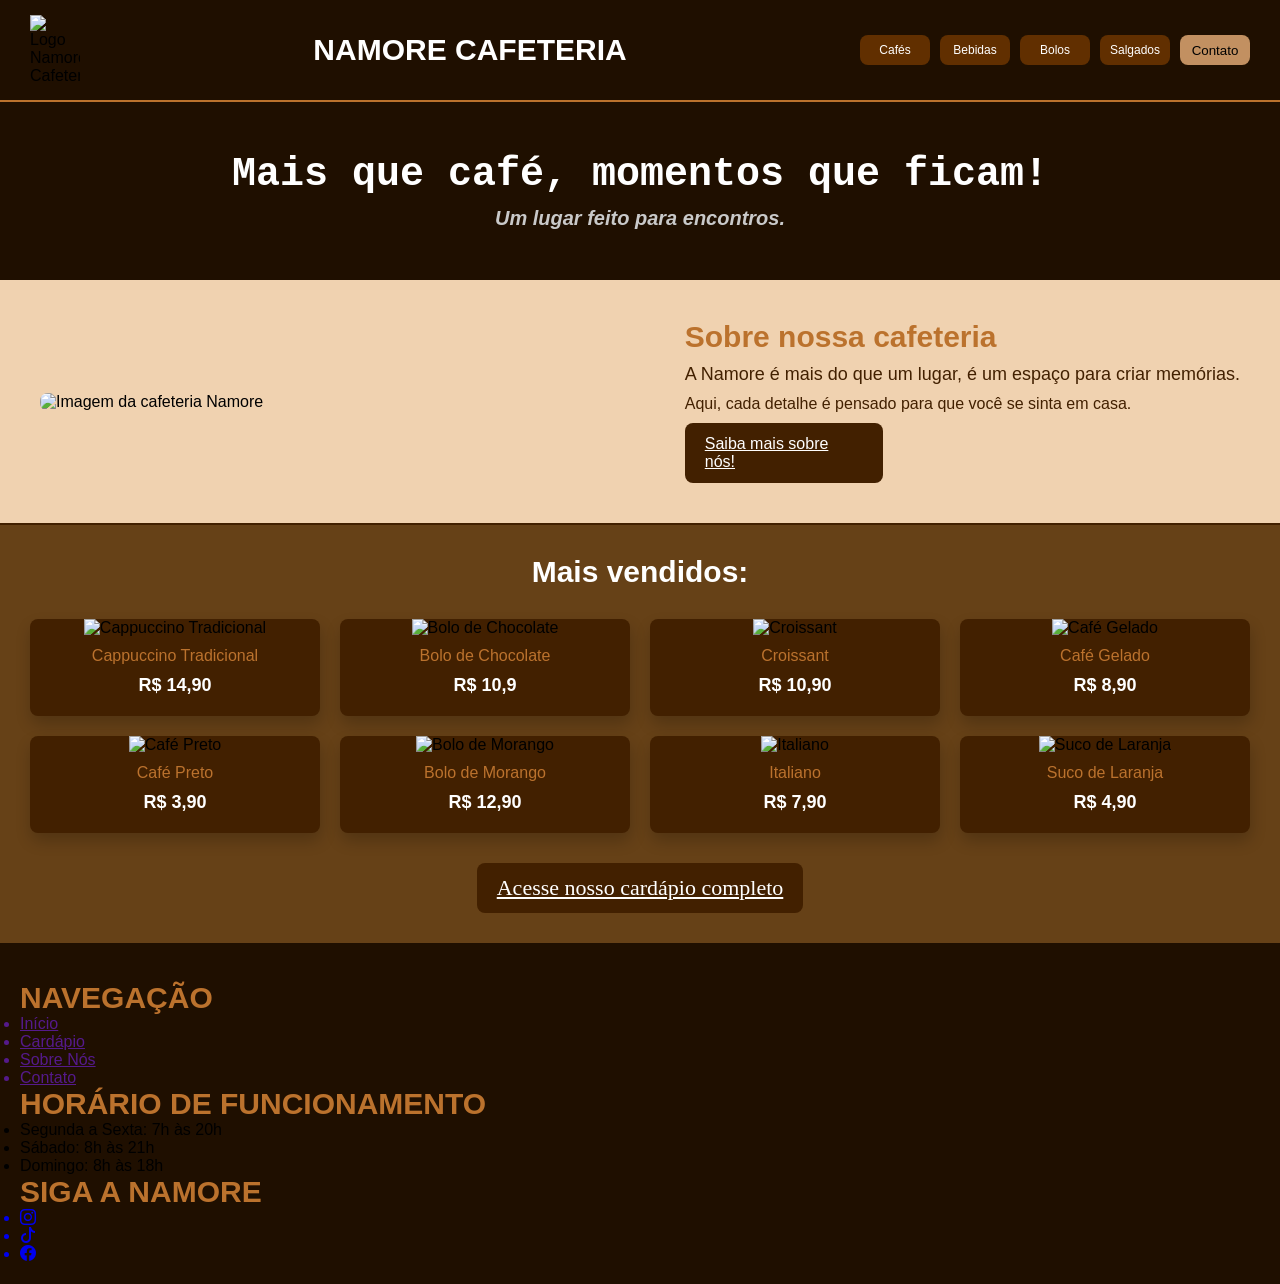
==== index.html @ 76bd8955 "subindo arquivos - atualizacao" ====
<!DOCTYPE html>
<html lang="pt-br">
<head>
    <meta charset="UTF-8">
    <meta name="viewport" content="width=device-width, initial-scale=1.0">
    <title>Namore Cafeteria</title>
    <link rel="stylesheet" href="style.css">
    <link rel="stylesheet" href="sobre/style-sobre.css">
    <link rel="stylesheet" href="https://cdn.jsdelivr.net/npm/bootstrap-icons@1.11.3/font/bootstrap-icons.min.css">

</head>
<body>

    <header>
        <div class="logo-nome">
            <img id="logo-cafeteria" src="img/logo-namore.png" alt="Logo Namore Cafeteria">
        </div>

        <h1 id="nome-cafeteria">NAMORE CAFETERIA</h1>

        <div class="botoes">
            <a href="#catalogo-produtos"><button class="botao-produto">Cafés</button></a>
            <a href="#catalogo-produtos"><button class="botao-produto">Bebidas</button></a>
            <a href="#catalogo-produtos"><button class="botao-produto">Bolos</button></a>
            <a href="#catalogo-produtos"><button class="botao-produto">Salgados</button></a>
            <a href="contato.html"><button class="botao-contato">Contato</button></a>
        </div>
    </header>

    <section class="frases">
        <h2 id="frase-principal">Mais que café, momentos que ficam!</h2>
        <h3 id="frase-secundaria">Um lugar feito para encontros.</h3>
    </section>

    <main>
        <section class="sobre">
            <img id="imagem-namore" src="img/sobre-namore.png" alt="Imagem da cafeteria Namore">
            <div class="descricao">
                <h3>Sobre nossa cafeteria</h3>
                <p id="p-descricao-cafe">A Namore é mais do que um lugar, é um espaço para criar memórias.</p>
                <p id="p-descricao-detalhe">Aqui, cada detalhe é pensado para que você se sinta em casa.</p>
                <a href="sobre-nos.html" class="link-botao">Saiba mais sobre nós!</a>
            </div>
        </section>

        <section class="ctlg">
            <h3 id="catalogo-produtos">Mais vendidos:</h3>
            <section class="card-produtos">

                <div class="cards">
                    <img class="imagem-catalogo" src="img/cappuccino.jpeg" alt="Cappuccino Tradicional">
                    <p class="descricao-produto">Cappuccino Tradicional</p>
                    <p class="preco-produto">R$ 14,90</p>
                </div>

                <div class="cards">
                    <img class="imagem-catalogo" src="img/bolo.png" alt="Bolo de Chocolate">
                    <p class="descricao-produto">Bolo de Chocolate</p>
                    <p class="preco-produto">R$ 10,9</p>
                </div>

                <div class="cards">
                    <img class="imagem-catalogo" src="img/salgado.png" alt="Croissant">
                    <p class="descricao-produto">Croissant</p>
                    <p class="preco-produto">R$ 10,90</p>
                </div>

                <div class="cards">
                    <img class="imagem-catalogo" src="img/bebida.png" alt="Café Gelado">
                    <p class="descricao-produto">Café Gelado</p>
                    <p class="preco-produto">R$ 8,90</p>
                </div>

                <div class="cards">
                    <img class="imagem-catalogo" src="img/cafepreto.png" alt="Café Preto">
                    <p class="descricao-produto">Café Preto</p>
                    <p class="preco-produto">R$ 3,90</p>
                </div>

                <div class="cards">
                    <img class="imagem-catalogo" src="img/bolo2.png" alt="Bolo de Morango">
                    <p class="descricao-produto">Bolo de Morango</p>
                    <p class="preco-produto">R$ 12,90</p>
                </div>

                <div class="cards">
                    <img class="imagem-catalogo" src="img/italiano.png" alt="Italiano">
                    <p class="descricao-produto">Italiano</p>
                    <p class="preco-produto">R$ 7,90</p>
                </div>

                <div class="cards">
                    <img class="imagem-catalogo" src="img/sucolaranja.png" alt="Suco de Laranja">
                    <p class="descricao-produto">Suco de Laranja</p>
                    <p class="preco-produto">R$ 4,90</p>
                </div>
            </section>
            <a href="/cardapio/cardapio.html" id="botao-produtos">Acesse nosso cardápio completo</a>
        </section>
    </main>

    <footer class="rodape">
        <div id="logo-rodape">
            <img src="img/logo-namore.png" alt="">
        </div>

        <div id="nav-rodape">
            <h3>NAVEGAÇÃO</h3>
            <ul>
                <a href=""><li>Início</li></a>
                <a href=""><li>Cardápio</li></a>
                <a href=""><li>Sobre Nós</li></a>
                <a href=""><li>Contato</li></a>
            </ul>
        </div>

        <div id="infos-rodape">
        <div id="nav-infos">
            <h3>HORÁRIO DE FUNCIONAMENTO</h3>
            <ul>
                <li>Segunda a Sexta: 7h às 20h</li>
                <li>Sábado: 8h às 21h</li>
                <li>Domingo: 8h às 18h</li>
            </ul>
        </div>
        </div>
        
        <div id="redes-sociais">
            <h3>SIGA A NAMORE</h3>
            <div id="icon-redes">
                <ul>
                    <a href="https://www.instagram.com" target="_blank"><li><i class="bi bi-instagram"></i></li></a>
                    <a href="https://www.tiktok.com/" target="_blank"><li><i class="bi bi-tiktok"></i></li></a>
                    <a href="https://www.facebook.com" target="_blank"><li><i class="bi bi-facebook"></i></li></a>
                </ul>
            </div>           
        </div>
    </footer>
</div>


</body>
</html>
---- style.css ----
* {
    margin: 0;
    padding: 0;
    box-sizing: border-box;
}

/* Tags */
body {
    background-color: #1f0f00;
    font-family: 'Trebuchet MS', Arial, sans-serif;
    scroll-behavior: smooth;
}

header {
    background-image: url('img/graos.png');
    background-size: cover;
    background-position: center;
    border-bottom: 2px solid #bb722d;
    display: flex;
    justify-content: space-between;
    align-items: center;
    padding: 15px 30px;
}

main {
    background-color: #664117;
}

footer {
    background-color: #1f0f00;
    padding: 20px;
}

h3 {
    font-size: 30px;
    color: #bb722d;
}

/* Classes */
.logo-nome {
    display: flex;
    align-items: center;
}

.botoes {
    display: flex;
    gap: 10px;
}

.frases {
    display: flex;
    flex-direction: column;
    align-items: center;
    margin: 50px 20px;
    text-align: center;
}

.sobre {
    background-color: rgb(240, 210, 176);
    border-bottom: 2px solid #422000;
    display: flex;
    align-items: center;
    justify-content: space-between;
    padding: 40px;
    gap: 40px;
}

.descricao {
    display: flex;
    flex-direction: column;
    gap: 10px;
}

.ctlg {
    text-align: center;
    padding: 30px;
}

.card-produtos {
    display: grid;
    grid-template-columns: repeat(4, 1fr);
    gap: 20px;
    margin-top: 30px;
}

.cards {
    background-color: #422000;
    border-radius: 8px;
    overflow: hidden;
    box-shadow: 1px 8px 16px rgba(0, 0, 0, 0.2);
    transition: transform 0.3s ease;
}

.cards:hover {
    transform: translateY(-5px);
}

.imagem-catalogo {
    width: 100%;

    height: 180px;

    object-fit: cover;
}

.descricao-produto {
    font-size: 16px;
    color: #bb722d;
    margin-top: 10px;
}

.preco-produto {
    font-size: 18px;
    color: white;
    font-weight: bold;
    margin: 10px 0 20px;
}

.informacoes {
    background-color: #301700;
    display: flex;
    justify-content: space-between;
    gap: 40px;
    padding: 50px;
    border-radius: 8px;
}

.informacoes-navegacao {
    display: flex;
    flex-direction: column;
    gap: 15px;
}

.informacoes-social {
    display: flex;
    flex-direction: column;
    gap: 15px;
}

.informacoes-contato {
    display: flex;
    flex-direction: column;
    gap: 10px;
    color: white;
}

.inf {
    margin-bottom: 15px;
}

.botao-navegacao {
    color: #dbdbdb;
    transition: color 0.3s ease;
}

.botao-navegacao:hover {
    color: white;
}

.botao-social {
    color: #dbdbdb;
    transition: color 0.3s ease;
}

.botao-social:hover {
    color: white;
}

.link-botao {
    display: inline-block;
    background-color: #422000;
    color: white;
    width: 198px;
    border: none;
    border-radius: 8px;
    padding: 12px 20px;
    cursor: pointer;
    transition: background-color 0.3s ease;
}

.link-botao:hover {
    background-color: #874000;
}

.botao-produto {
    font-size: 12px;
    width: 70px;
    height: 30px;
    color: white;
    background-color: #612f00;
    border: none;
    border-radius: 8px;
    cursor: pointer;
    transition: background-color 0.3s ease;
}

.botao-produto:hover {
    background-color: #874000;
}

/* IDs */

.botao-contato {
    width: 70px;
    height: 30px;
    border: none;
    border-radius: 8px;
    background-color: #c29061;
    color: rgb(0, 0, 0);
    cursor: pointer;
    transition: background-color 0.3s ease;
}

#botao-contato:hover {
    background-color: #6b4a2d;
    color: whitesmoke;
}

#logo-cafeteria {
    width: 50px;
    height: auto;
}

#nome-cafeteria {
    color: white;
    font-size: 30px;
}

#frase-principal {
    color: white;
    font-size: 40px;
    font-family: monospace;
}

#frase-secundaria {
    color: rgb(201, 201, 201);
    font-size: 20px;
    font-style: italic;
    margin-top: 10px;
}

#imagem-namore {
    width: 45%;
    border-radius: 8px;
}

#p-descricao-cafe {
    font-size: 18px;
    color: #422000;
}

#p-descricao-detalhe {
    font-size: 16px;
    color: #422000;
}

#catalogo-produtos {
    color: white;
    margin-bottom: 10px;
}

#botao-produtos {
    display: inline-block;
    background-color: #422000;
    color: white;
    border: none;
    border-radius: 8px;
    padding: 12px 20px;
    margin-top: 30px;
    cursor: pointer;
    transition: background-color 0.3s ease;
    font-size: 22px;
    font-family: Georgia, serif;
}

#botao-produtos:hover {
    background-color: #874000;
}

#botao-sobre {
    display: inline-block;
    background-color: #422000;
    color: white;
    border: none;
    border-radius: 8px;
    padding: 12px 20px;
    cursor: pointer;
    transition: background-color 0.3s ease;
}

#botao-sobre:hover {
    background-color: #874000;
}

/* Responsividade */

@media (max-width: 1024px) {

    .card-produtos {
        grid-template-columns: repeat(2, 1fr);
    }

    .sobre {
        flex-direction: column;

        text-align: center;
    }

    #imagem-namore {
        width: 100%;
    }

    .informacoes {
        flex-direction: column;

        text-align: center;
    }
}

@media (max-width: 768px) {

    header {
        flex-direction: column;

        gap: 20px;
    }

    .botoes {
        flex-wrap: wrap;

        justify-content: center;
    }

    .card-produtos {
        grid-template-columns: 1fr;
    }

    #nome-cafeteria {
        text-align: center;
    }

    #frase-principal {
        font-size: 30px;
    }

    #frase-secundaria {
        font-size: 18px;
    }

    h3 {
        font-size: 24px;
    }
}
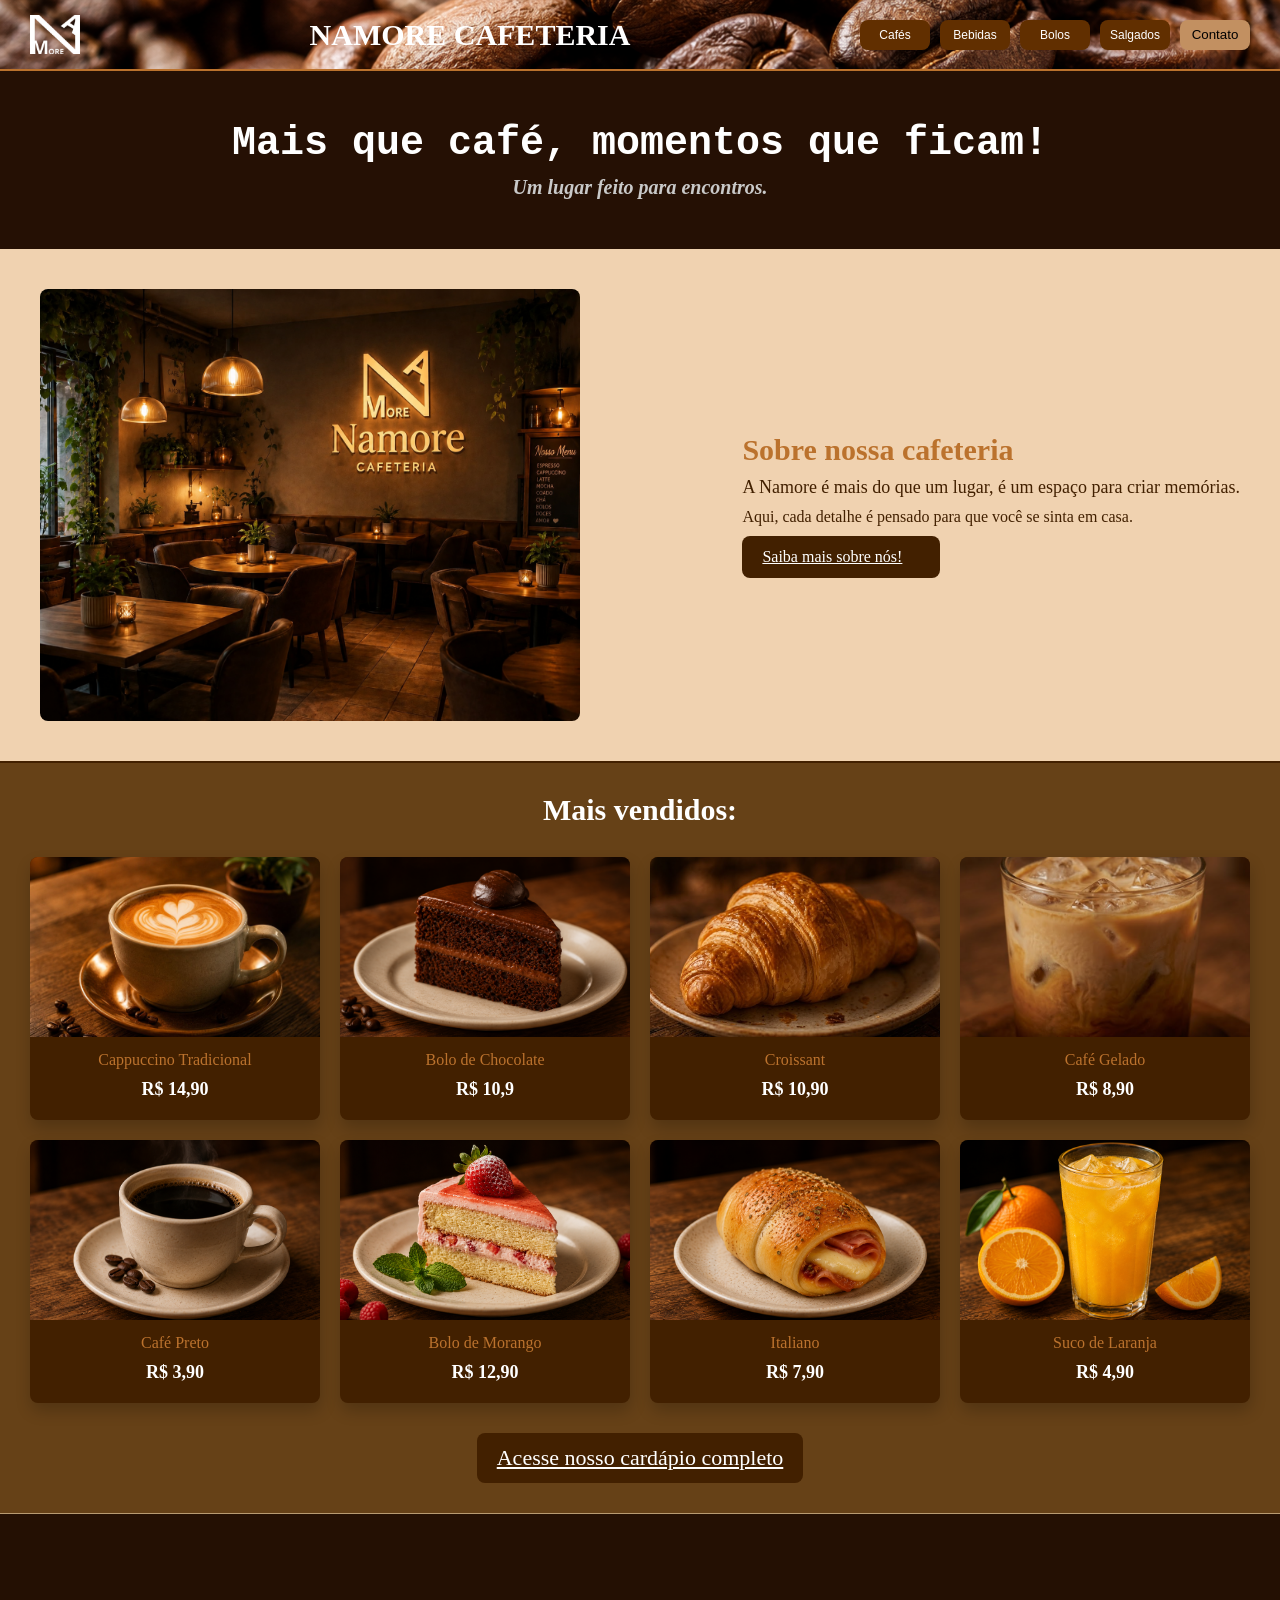
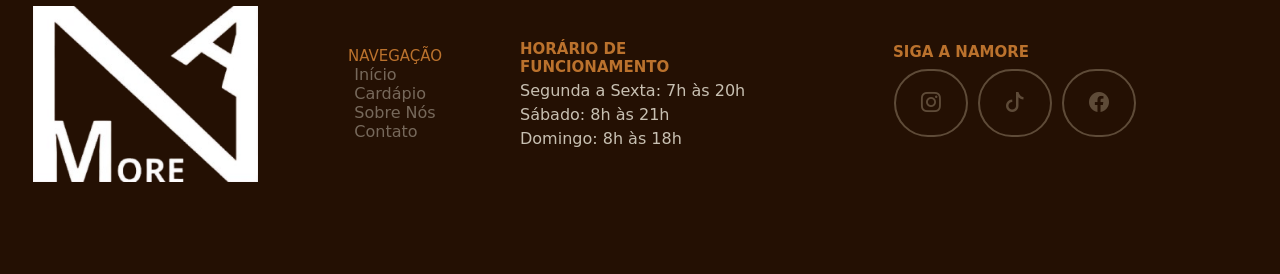
==== commit 9b8270c8: "atualizacoes + pagina contato" ====
--- a/index.html
+++ b/index.html
@@ -4,16 +4,15 @@
     <meta charset="UTF-8">
     <meta name="viewport" content="width=device-width, initial-scale=1.0">
     <title>Namore Cafeteria</title>
-    <link rel="stylesheet" href="style.css">
+    <link rel="stylesheet" href="index/style.css">
     <link rel="stylesheet" href="sobre/style-sobre.css">
     <link rel="stylesheet" href="https://cdn.jsdelivr.net/npm/bootstrap-icons@1.11.3/font/bootstrap-icons.min.css">
-
 </head>
 <body>
 
     <header>
         <div class="logo-nome">
-            <img id="logo-cafeteria" src="img/logo-namore.png" alt="Logo Namore Cafeteria">
+            <img id="logo-cafeteria" src="index/img/logo-namore.png" alt="Logo Namore Cafeteria">
         </div>
 
         <h1 id="nome-cafeteria">NAMORE CAFETERIA</h1>
@@ -34,7 +33,7 @@
 
     <main>
         <section class="sobre">
-            <img id="imagem-namore" src="img/sobre-namore.png" alt="Imagem da cafeteria Namore">
+            <img id="imagem-namore" src="index/img/sobre-namore.png" alt="Imagem da cafeteria Namore">
             <div class="descricao">
                 <h3>Sobre nossa cafeteria</h3>
                 <p id="p-descricao-cafe">A Namore é mais do que um lugar, é um espaço para criar memórias.</p>
@@ -48,69 +47,69 @@
             <section class="card-produtos">
 
                 <div class="cards">
-                    <img class="imagem-catalogo" src="img/cappuccino.jpeg" alt="Cappuccino Tradicional">
+                    <img class="imagem-catalogo" src="index/img/cappuccino.jpeg" alt="Cappuccino Tradicional">
                     <p class="descricao-produto">Cappuccino Tradicional</p>
                     <p class="preco-produto">R$ 14,90</p>
                 </div>
 
                 <div class="cards">
-                    <img class="imagem-catalogo" src="img/bolo.png" alt="Bolo de Chocolate">
+                    <img class="imagem-catalogo" src="index/img/bolo.png" alt="Bolo de Chocolate">
                     <p class="descricao-produto">Bolo de Chocolate</p>
                     <p class="preco-produto">R$ 10,9</p>
                 </div>
 
                 <div class="cards">
-                    <img class="imagem-catalogo" src="img/salgado.png" alt="Croissant">
+                    <img class="imagem-catalogo" src="index/img/salgado.png" alt="Croissant">
                     <p class="descricao-produto">Croissant</p>
                     <p class="preco-produto">R$ 10,90</p>
                 </div>
 
                 <div class="cards">
-                    <img class="imagem-catalogo" src="img/bebida.png" alt="Café Gelado">
+                    <img class="imagem-catalogo" src="index/img/bebida.png" alt="Café Gelado">
                     <p class="descricao-produto">Café Gelado</p>
                     <p class="preco-produto">R$ 8,90</p>
                 </div>
 
                 <div class="cards">
-                    <img class="imagem-catalogo" src="img/cafepreto.png" alt="Café Preto">
+                    <img class="imagem-catalogo" src="index/img/cafepreto.png" alt="Café Preto">
                     <p class="descricao-produto">Café Preto</p>
                     <p class="preco-produto">R$ 3,90</p>
                 </div>
 
                 <div class="cards">
-                    <img class="imagem-catalogo" src="img/bolo2.png" alt="Bolo de Morango">
+                    <img class="imagem-catalogo" src="index/img/bolo2.png" alt="Bolo de Morango">
                     <p class="descricao-produto">Bolo de Morango</p>
                     <p class="preco-produto">R$ 12,90</p>
                 </div>
 
                 <div class="cards">
-                    <img class="imagem-catalogo" src="img/italiano.png" alt="Italiano">
+                    <img class="imagem-catalogo" src="index/img/italiano.png" alt="Italiano">
                     <p class="descricao-produto">Italiano</p>
                     <p class="preco-produto">R$ 7,90</p>
                 </div>
 
                 <div class="cards">
-                    <img class="imagem-catalogo" src="img/sucolaranja.png" alt="Suco de Laranja">
+                    <img class="imagem-catalogo" src="index/img/sucolaranja.png" alt="Suco de Laranja">
                     <p class="descricao-produto">Suco de Laranja</p>
                     <p class="preco-produto">R$ 4,90</p>
                 </div>
             </section>
-            <a href="/cardapio/cardapio.html" id="botao-produtos">Acesse nosso cardápio completo</a>
+            <a href="cardapio.html" id="botao-produtos">Acesse nosso cardápio completo</a>
         </section>
     </main>
 
     <footer class="rodape">
         <div id="logo-rodape">
-            <img src="img/logo-namore.png" alt="">
+            <img src="index/img/logo-namore.png" alt="">
         </div>
 
         <div id="nav-rodape">
             <h3>NAVEGAÇÃO</h3>
             <ul>
-                <a href=""><li>Início</li></a>
-                <a href=""><li>Cardápio</li></a>
-                <a href=""><li>Sobre Nós</li></a>
-                <a href=""><li>Contato</li></a>
+                <a href="index.html"><li>Início</li></a>
+                <a href="cardapio.html"><li>Cardápio</li></a>
+                <a href="sobre-nos.html"><li>Sobre Nós</li></a>
+                <a href="contato.html"><li>Contato</li></a>
             </ul>
         </div>
 
@@ -135,7 +134,7 @@
                 </ul>
             </div>           
         </div>
-    </footer>
+    </footer>   
 </div>
 
 
--- a/index/style.css
+++ b/index/style.css
@@ -0,0 +1,353 @@
+* {
+    margin: 0;
+    padding: 0;
+    box-sizing: border-box;
+}
+
+/* Tags */
+body {
+    background-color: #1f0f00;
+    font-family: 'Trebuchet MS', Arial, sans-serif;
+    scroll-behavior: smooth;
+}
+
+header {
+    background-image: url('img/graos.png');
+    background-size: cover;
+    background-position: center;
+    border-bottom: 2px solid #bb722d;
+    display: flex;
+    justify-content: space-between;
+    align-items: center;
+    padding: 15px 30px;
+}
+
+main {
+    background-color: #664117;
+}
+
+footer {
+    background-color: #1f0f00;
+    padding: 20px;
+}
+
+h3 {
+    font-size: 30px;
+    color: #bb722d;
+}
+
+/* Classes */
+.logo-nome {
+    display: flex;
+    align-items: center;
+}
+
+.botoes {
+    display: flex;
+    gap: 10px;
+}
+
+.frases {
+    display: flex;
+    flex-direction: column;
+    align-items: center;
+    margin: 50px 20px;
+    text-align: center;
+}
+
+.sobre {
+    background-color: rgb(240, 210, 176);
+    border-bottom: 2px solid #422000;
+    display: flex;
+    align-items: center;
+    justify-content: space-between;
+    padding: 40px;
+    gap: 40px;
+}
+
+.descricao {
+    display: flex;
+    flex-direction: column;
+    gap: 10px;
+}
+
+.ctlg {
+    text-align: center;
+    padding: 30px;
+}
+
+.card-produtos {
+    display: grid;
+    grid-template-columns: repeat(4, 1fr);
+    gap: 20px;
+    margin-top: 30px;
+}
+
+.cards {
+    background-color: #422000;
+    border-radius: 8px;
+    overflow: hidden;
+    box-shadow: 1px 8px 16px rgba(0, 0, 0, 0.2);
+    transition: transform 0.3s ease;
+}
+
+.cards:hover {
+    transform: translateY(-5px);
+}
+
+.imagem-catalogo {
+    width: 100%;
+
+    height: 180px;
+
+    object-fit: cover;
+}
+
+.descricao-produto {
+    font-size: 16px;
+    color: #bb722d;
+    margin-top: 10px;
+}
+
+.preco-produto {
+    font-size: 18px;
+    color: white;
+    font-weight: bold;
+    margin: 10px 0 20px;
+}
+
+.informacoes {
+    background-color: #301700;
+    display: flex;
+    justify-content: space-between;
+    gap: 40px;
+    padding: 50px;
+    border-radius: 8px;
+}
+
+.informacoes-navegacao {
+    display: flex;
+    flex-direction: column;
+    gap: 15px;
+}
+
+.informacoes-social {
+    display: flex;
+    flex-direction: column;
+    gap: 15px;
+}
+
+.informacoes-contato {
+    display: flex;
+    flex-direction: column;
+    gap: 10px;
+    color: white;
+}
+
+.inf {
+    margin-bottom: 15px;
+}
+
+.botao-navegacao {
+    color: #dbdbdb;
+    transition: color 0.3s ease;
+}
+
+.botao-navegacao:hover {
+    color: white;
+}
+
+.botao-social {
+    color: #dbdbdb;
+    transition: color 0.3s ease;
+}
+
+.botao-social:hover {
+    color: white;
+}
+
+.link-botao {
+    display: inline-block;
+    background-color: #422000;
+    color: white;
+    width: 198px;
+    border: none;
+    border-radius: 8px;
+    padding: 12px 20px;
+    cursor: pointer;
+    transition: background-color 0.3s ease;
+}
+
+.link-botao:hover {
+    background-color: #874000;
+}
+
+.botao-produto {
+    font-size: 12px;
+    width: 70px;
+    height: 30px;
+    color: white;
+    background-color: #612f00;
+    border: none;
+    border-radius: 8px;
+    cursor: pointer;
+    transition: background-color 0.3s ease;
+}
+
+.botao-produto:hover {
+    background-color: #874000;
+}
+
+/* IDs */
+
+.botao-contato {
+    width: 70px;
+    height: 30px;
+    border: none;
+    border-radius: 8px;
+    background-color: #c29061;
+    color: rgb(0, 0, 0);
+    cursor: pointer;
+    transition: background-color 0.3s ease;
+}
+
+#botao-contato:hover {
+    background-color: #6b4a2d;
+    color: whitesmoke;
+}
+
+#logo-cafeteria {
+    width: 50px;
+    height: auto;
+}
+
+#nome-cafeteria {
+    color: white;
+    font-size: 30px;
+}
+
+#frase-principal {
+    color: white;
+    font-size: 40px;
+    font-family: monospace;
+}
+
+#frase-secundaria {
+    color: rgb(201, 201, 201);
+    font-size: 20px;
+    font-style: italic;
+    margin-top: 10px;
+}
+
+#imagem-namore {
+    width: 45%;
+    border-radius: 8px;
+}
+
+#p-descricao-cafe {
+    font-size: 18px;
+    color: #422000;
+}
+
+#p-descricao-detalhe {
+    font-size: 16px;
+    color: #422000;
+}
+
+#catalogo-produtos {
+    color: white;
+    margin-bottom: 10px;
+}
+
+#botao-produtos {
+    display: inline-block;
+    background-color: #422000;
+    color: white;
+    border: none;
+    border-radius: 8px;
+    padding: 12px 20px;
+    margin-top: 30px;
+    cursor: pointer;
+    transition: background-color 0.3s ease;
+    font-size: 22px;
+    font-family: Georgia, serif;
+}
+
+#botao-produtos:hover {
+    background-color: #874000;
+}
+
+#botao-sobre {
+    display: inline-block;
+    background-color: #422000;
+    color: white;
+    border: none;
+    border-radius: 8px;
+    padding: 12px 20px;
+    cursor: pointer;
+    transition: background-color 0.3s ease;
+}
+
+#botao-sobre:hover {
+    background-color: #874000;
+}
+
+/* Responsividade */
+
+@media (max-width: 1024px) {
+
+    .card-produtos {
+        grid-template-columns: repeat(2, 1fr);
+    }
+
+    .sobre {
+        flex-direction: column;
+
+        text-align: center;
+    }
+
+    #imagem-namore {
+        width: 100%;
+    }
+
+    .informacoes {
+        flex-direction: column;
+
+        text-align: center;
+    }
+}
+
+@media (max-width: 768px) {
+
+    header {
+        flex-direction: column;
+
+        gap: 20px;
+    }
+
+    .botoes {
+        flex-wrap: wrap;
+
+        justify-content: center;
+    }
+
+    .card-produtos {
+        grid-template-columns: 1fr;
+    }
+
+    #nome-cafeteria {
+        text-align: center;
+    }
+
+    #frase-principal {
+        font-size: 30px;
+    }
+
+    #frase-secundaria {
+        font-size: 18px;
+    }
+
+    h3 {
+        font-size: 24px;
+    }
+}
--- a/sobre/style-sobre.css
+++ b/sobre/style-sobre.css
@@ -0,0 +1,992 @@
+
+
+body{
+    background-color: #251004;
+    margin: 0 auto !important;
+font-family: "Palatino Linotype", "Book Antiqua", Palatino, serif;
+    
+}
+
+.sobre-nos{
+    background-image: 
+
+    url(https://i.ibb.co/mVFFkJDJ/background-sobre.png);
+    
+    background-size: cover;
+    background-color: #302e2e54;
+    display: flex;
+    align-items: center;
+    box-shadow:
+  0px 8px 15px -5px rgba(0, 0, 0, 1);
+}
+
+.sobre-nos h1{
+    font-weight: lighter;
+}
+
+#txt-sobre{
+    margin: 20vh;
+    z-index: 1;
+    padding: 90px;
+    text-shadow: 2px 2px 9px #000000;
+    border-radius: 90px;
+}
+
+#txt-sobre h1{
+    color: #fff;   
+    font-size: 90px;
+    z-index: 1;
+    margin-bottom: -20px;
+}
+
+#txt-sobre p{
+    color: #fff;
+    font-size: 22px;
+    text-align: left;
+    width: 80%;
+    font-family: sans-serif;
+}
+
+#txt-sobre button{
+    width: 220px;
+    height: 40px;
+    background-color: #6f624e;
+    border: none;
+    border-radius: 9px;
+    cursor: pointer;    
+    margin: 5px;
+    color: #fff;
+    font-weight: lighter;
+    font-size: 15px;
+}
+
+#txt-sobre button:hover{
+    scale: 1.05;
+    transition: 0.6s;
+}
+
+
+#nossa-historia{
+    background-color: #F6EFE8;
+    height: 100vh;  
+    display: flex;
+    align-items: center;
+    width: 100%;
+}
+
+#txt-nossa-historia{
+    width: 50%;
+    margin: 15%;
+}    
+#txt-nossa-historia p{
+    font-size: 17px;
+    width: 100%;    
+    text-align: justify;
+    font-family: sans-serif;
+
+}
+
+#txt-nossa-historia h3{
+    color: #251004;
+    font-size: 50px;
+    width: 100%;
+    margin-bottom: 15px;
+    text-align: left;
+}
+
+#img-nossa-historia{
+    width: 50%;
+}
+
+#img-nossa-historia img{
+    border-radius: 30px;
+    width: 450px;
+    margin-top: 30px;  
+    margin-right: 150px;
+}
+
+#ns{
+    color:  #b89b72;
+}
+
+#linha {
+    margin-top: -6  0px !important;
+}
+
+.nossos-valores{
+    background-color: #ecd9c7;
+    align-items: center;
+    justify-content: center;
+    display: flex;
+    flex-direction: column;
+    height: 50vh;
+
+}
+
+.nossos-valores p{
+
+}
+
+.nossos-valores h4{
+    font-size: 22px;
+    text-align: center;
+    padding-top: 30px;
+}
+
+.nossos-valores h3{
+    margin-top: -2px;
+    color: #3e372c;
+}
+
+#valores{
+    display: flex;
+    align-items: center;
+    justify-content: center;
+    margin: 0 auto;
+}
+
+#titulo-valores{
+}
+
+#valores .box{
+    width: 250px;
+    margin: 50px;
+    margin-top: 20px;
+}
+
+#valores .box{
+    text-align: center;
+}
+
+.box h3{
+    font-size: 32px;
+}
+.box p{
+    font-size: 18px;
+}
+#box img{
+    width: 190px;
+}
+
+.bi-flower1{
+    font-size: 25px;
+    color:  #b89b72;
+}
+
+i{
+    color: #4d2109;
+    z-index: 1;
+    font-size: 35px;
+}
+
+#divisoria-horizontal{
+    display: flex;
+}
+
+.divider{
+    display: flex;
+    align-items: center;
+    gap: 15px;
+}
+
+.divider::before,
+.divider::after{
+    content: "";
+    width: 80px;
+    height: 2px;
+    background-color: #b89b72;
+}
+
+.divider span{
+    color: #b89b72;
+    font-size: 18px;
+}
+
+/*---*/
+
+.divider2{
+    display: flex;
+    align-items: center;
+    justify-content: center;
+    gap: 15px;
+    margin: -10px 0;
+}
+
+.divider22::before,
+.divider2::after{
+    content: "";
+    width: 2px;
+    height: 150px;
+    background-color: #bda5848a;
+}
+
+.divider2 span{
+    color: #b89b72;
+    font-size: 18px;
+}
+
+.container{
+    width: 1080px !important;
+    max-width: 1200px!important;      
+    margin: 0 auto!important;         
+    padding: 0 20px!important;
+}
+
+.nossa-promessa{
+    background-image: url(https://i.ibb.co/Q4d7Xdm/fachada-loja2.png);
+    background-size: cover;    
+    height: 50vh;
+    align-items: center;
+    justify-content: center;
+    display: flex;
+    flex-direction: column;
+
+}
+
+#txt-promessa {
+    color: #e4e4e4;
+    width: 50%;     
+    margin-left: 100vh;
+    
+}
+
+#txt-promessa h3{
+    font-size: 38px;
+    width: 60%;
+    font-weight: lighter;
+    margin: 15px 0px;
+}
+
+#txt-promessa p{
+    font-family: system-ui, -apple-system, BlinkMacSystemFont, 'Segoe UI', Roboto, Oxygen, Ubuntu, Cantarell, 'Open Sans', 'Helvetica Neue', sans-serif;
+    width: 55vh;
+    font-weight: 400;
+
+}
+
+.rodape{
+    background-color: #241003;
+    height: 40vh;
+    display: flex;
+    justify-content: space-between;
+    border-top: 1px solid #b89b72;
+}
+
+#logo-rodape{
+    width: 25%;
+    justify-content: center;
+    align-items: center;
+    display: flex;
+
+}
+
+#logo-rodape img{
+    width: 25vh;
+}
+
+#nav-rodape{
+    width: 25%;
+    justify-content: center;
+    align-items: center;
+    display: flex;
+    flex-direction: column;
+    color: #b89b72;
+    }
+
+#nav-rodape h3{
+    font-family: system-ui, -apple-system, BlinkMacSystemFont, 'Segoe UI', Roboto, Oxygen, Ubuntu, Cantarell, 'Open Sans', 'Helvetica Neue', sans-serif;
+    font-weight: 500;
+    font-size: 15px;
+}
+
+#nav-rodape ul{
+    list-style-type: none;
+}
+#nav-rodape li{
+    color: #e2dccedc;
+    font-family: system-ui, -apple-system, BlinkMacSystemFont, 'Segoe UI', Roboto, Oxygen, Ubuntu, Cantarell, 'Open Sans', 'Helvetica Neue', sans-serif;
+    font-weight: 500;
+}
+
+#nav-rodape a{
+    text-decoration: none;
+        opacity: 0.5;
+
+    }
+
+#nav-rodape a:hover{
+    cursor: pointer;
+    opacity: 1;
+    transition: 0.5s;
+}
+#infos-rodape{
+    width: 25%;
+    justify-content: center;
+    align-items: center;
+    display: flex;
+    flex-direction: column;
+    color: #b89b72;
+    }
+
+#nav-infos h3{
+    font-family: system-ui, -apple-system, BlinkMacSystemFont, 'Segoe UI', Roboto, Oxygen, Ubuntu, Cantarell, 'Open Sans', 'Helvetica Neue', sans-serif;
+    font-size: 15px;
+}
+
+#nav-infos li {
+    list-style-type: none;
+    color: #e2dccedc;
+    margin-top: 5px;
+    font-family: system-ui, -apple-system, BlinkMacSystemFont, 'Segoe UI', Roboto, Oxygen, Ubuntu, Cantarell, 'Open Sans', 'Helvetica Neue', sans-serif;
+    font-weight: 500;
+}
+
+#redes-sociais{
+    width: 25%;
+    justify-content: center;
+    align-items: center;
+    display: flex;
+    flex-direction: column;
+    color: #b89b72;
+    margin: 90px;
+}
+
+#redes-sociais h3{
+    font-family: system-ui, -apple-system, BlinkMacSystemFont, 'Segoe UI', Roboto, Oxygen, Ubuntu, Cantarell, 'Open Sans', 'Helvetica Neue', sans-serif;
+    font-size: 15px;
+    margin-left: -12vh;
+    
+}
+
+#icon-redes{
+    padding: 30px;
+}
+
+#icon-redes ul{
+    display: flex;
+    
+}
+
+#icon-redes li {
+    list-style-type: none;
+    color: #e2dccedc;
+    font-family: system-ui, -apple-system, BlinkMacSystemFont, 'Segoe UI', Roboto, Oxygen, Ubuntu, Cantarell, 'Open Sans', 'Helvetica Neue', sans-serif;
+}
+
+#icon-redes{
+
+}
+
+#icon-redes i{
+    font-size: 20px;
+    padding: 20px 25px;
+    border: 2px solid #e4d3b4;
+    border-radius: 90px;
+    margin: 5px;
+    color:  #e4d3b4;;
+    opacity: 0.3;
+}
+
+#icon-redes i:hover{
+    opacity: 1;
+    transition: 1s;
+    scale: 1.1;
+}
+
+.formulario-body {
+    background-color: #e5dccf;
+    font-family: system-ui, -apple-system, BlinkMacSystemFont, 'Segoe UI', Roboto, Oxygen, Ubuntu, Cantarell, 'Open Sans', 'Helvetica Neue', sans-serif;
+}
+
+.formulario {
+    width: 100%;
+    max-width: 1200px; /* Limite máximo para não esticar demais em telas gigantes */
+    display: flex;
+    margin: 0 auto;
+    padding: 30px;
+    gap: 40px; /* Espaço entre o formulário e a imagem/mapa */
+}
+
+.form-esq {
+    width: 50%;
+    display: flex;
+    flex-direction: column;
+    justify-content: center;
+}
+
+#txt-form {
+    width: 100%;
+    margin-bottom: 20px;
+}
+
+#txt-form h3 {
+    color: #251004;
+    font-family: "Palatino Linotype", "Book Antiqua", Palatino, serif;
+    margin-bottom: 10px;
+}
+
+#txt-form p {
+    color: #6f624e;
+    line-height: 1.5;
+}
+
+#forms {
+    width: 100%;
+}
+
+#form-linha {
+    display: flex;
+    width: 100%;
+    gap: 10px; /* Espaço entre os inputs */
+    margin-bottom: 10px;
+}
+
+#form-linha input {
+    flex: 1; /* Faz os inputs dividirem o espaço igualmente */
+    padding: 10px;
+    border: 1px solid #937446;
+    border-radius: 5px;
+    background-color: transparent;
+    outline: none;
+}
+
+.form-area input {
+    width: 100% !important;
+    height: 150px;
+}
+
+.checkbox-line {
+    display: flex;
+    align-items: center;
+    padding: 10px 0;
+}
+
+.checkbox-line p {
+    margin-left: 10px;
+    color: #6f624e;
+    font-size: 0.9rem;
+}
+
+#enviar-msg {
+    background-color: #9d8157;
+    padding: 15px;
+    width: 100%;
+    max-width: 300px;
+    border: none;
+    border-radius: 5px;
+    color: #fff;
+    font-weight: bold;
+    margin-top: 10px;
+}
+
+#enviar-msg:hover {
+    transform: scale(1.05); /* Transform é a forma mais otimizada de usar scale */
+    transition: 0.5s;
+    background-color: #6a5028;
+    cursor: pointer;
+}
+
+#enviar-msg i {
+    color: #fff;
+    font-size: 15px;
+    font-weight: 900;
+    margin-right: 15px;
+}
+
+.form-dir {
+    width: 50%;
+    display: flex;
+    flex-direction: column;
+    gap: 20px;
+}
+
+#form-img img {
+    width: 100%;
+    border-radius: 15px;
+    border: 1px solid #c86a34;
+    object-fit: cover;
+}
+
+iframe {
+    border-radius: 30px !important;
+    width: 100%;
+    height: 350px;
+    border: 1px solid #c86a34;
+}
+
+
+@media (max-width: 768px) {
+    .container {
+    }
+
+    .sobre-nos{
+        height: 95vh;
+        background-position: -85vh !important;
+    }
+
+
+    #txt-sobre{
+        margin: 0 !important;
+        padding: none;
+        margin-top: 90px !important;
+    }
+
+    #txt-sobre h1{
+        font-size: 48px !important;
+        margin-bottom: none !important;
+        text-align: left;
+    }
+
+    #txt-sobre p{
+        font-size: 18px;
+        width: 100%;
+        text-align: left;
+        padding-top:20px;
+        padding-bottom: 20px;
+    }
+
+
+    #txt-sobre button{
+    width: 220px;
+    height: 40px;
+    background-color: #6f624e;
+    border: none;
+    border-radius: 9px;
+    cursor: pointer;    
+    margin: -5px;
+    color: #fff;
+    font-weight: lighter;
+    font-size: 15px;
+    justify-content: center;
+}
+
+    #txt-sobre button:hover{
+    scale: 1.05;
+    transition: 0.6s;
+}
+
+
+
+    #nossa-historia{
+    background-color: #F6EFE8;
+    height: 100vh;  
+    display: block !important;
+    padding-left: 50px;
+    }
+
+#txt-nossa-historia{
+    display: block;
+    margin: 0 auto;
+    width: 100%;
+}    
+#txt-nossa-historia p{
+    font-size: 16px;
+    width: 80%;    
+    text-align: justify;
+    font-family: sans-serif;
+
+}
+
+#txt-nossa-historia h3{
+    color: #251004;
+    font-size: 40px;
+    width: 100% !important;
+    text-align: left;
+    
+
+}
+
+#img-nossa-historia{
+    
+}
+
+#img-nossa-historia img{
+    width: 35vh;
+    margin: 0 auto;
+    display: flex;
+    align-items: center;
+    margin-top: 30px;
+}
+
+#ns{
+    text-align: left !important;
+    color:  #b89b72;
+    padding-top: 30px;
+    padding-bottom: 5px;
+}
+
+#linha {
+    margin-top: -2  0px !important;
+}
+
+.divider{
+    align-items: center;
+    gap: 45px;
+    margin-top: -15px;
+}
+
+
+.nossos-valores{
+    display: flex !important;
+    flex-direction: column !important;
+    height: 150vh;
+
+}
+
+.nossos-valores p{
+
+}
+
+.nossos-valores h4{
+    font-size: 22px;
+    text-align: center;
+    padding-top: 10px !important;
+    padding-bottom: 20px;
+    
+}
+
+.nossos-valores h3{
+    margin-top: 2px !important;
+    color: #3e372c;
+    padding:5px;
+}
+
+#valores{
+    display: block !important;
+    align-items: center;
+    justify-content: center;
+    margin: 0 auto;
+}
+
+#titulo-valores{
+}
+
+#valores .box{
+    padding: 5px;
+}
+
+#valores .box{
+    text-align: center;
+}
+
+.box h3{
+    font-size: 32px;
+}
+.box p{
+    font-size: 18px;
+}
+#box img{
+    width: 190px;
+}
+
+.bi-flower1{
+    font-size: 25px;
+    color:  #b89b72;
+}
+
+i{
+    color: #4d2109;
+    z-index: 1;
+    font-size: 35px;
+}
+
+#divisoria-horizontal{
+    display: flex;
+}
+
+.divider{
+    display: flex;
+    align-items: center;
+    gap: 15px;
+}
+
+.divider::before,
+.divider::after{
+    content: "";
+    width: 110px;
+    height: 2px;
+    background-color: #b89b72;
+}
+
+.divider span{
+    color: #b89b72;
+    font-size: 18px;
+}
+
+.divider2{
+    display: none;
+
+}
+.container{
+    width: 100% !important;
+    margin: 0 auto!important;         
+    padding: 0px 20px!important;
+            flex-direction: column; 
+
+}
+
+.nossa-promessa{
+    background-image: url(https://i.ibb.co/Q4d7Xdm/fachada-loja2.png);
+    background-size: cover;    
+    height: 65vh !important;
+    display: block !important;
+    background-position: -80vh;
+    width: 100% !important;
+    display: grid !important;
+}
+
+#txt-promessa {
+    color: #e4e4e4;
+    margin: 0 auto !important;  
+    width: 80% !important;
+    margin-left: 0vh;  
+}
+
+#txt-promessa h3{
+    font-size: 28px;
+    font-weight: bold;
+    width: 100%;
+    text-align: left;
+}
+
+#txt-promessa p{
+    font-family: system-ui, -apple-system, BlinkMacSystemFont, 'Segoe UI', Roboto, Oxygen, Ubuntu, Cantarell, 'Open Sans', 'Helvetica Neue', sans-serif;
+    font-weight: 400;
+    text-align: left;
+    width: 100% !important;
+    font-size: 14px !important;
+    
+}
+
+.rodape{
+    background-color: #150901;
+    height: 60vh;
+    display: flex;
+    border-top: 1px solid #b89b72;
+    width: 100% !important;
+    justify-content: center !important;
+    flex-direction: column;
+}
+
+
+#logo-rodape{
+    width: 100%;
+    justify-content: center;
+    align-items: center;
+}
+
+#logo-rodape img{
+    width: 15vh;
+}
+
+#nav-rodape{
+    display: none;
+    }
+
+#nav-rodape h3{
+    font-family: system-ui, -apple-system, BlinkMacSystemFont, 'Segoe UI', Roboto, Oxygen, Ubuntu, Cantarell, 'Open Sans', 'Helvetica Neue', sans-serif;
+    font-weight: 500;
+    margin-bottom: -5px;
+    font-size: 15px;
+    margin-left: -6vh;
+}
+
+#nav-rodape ul{
+    list-style-type: none;
+}
+#nav-rodape li{
+    margin-left: -11vh;
+    color: #e2dccedc;
+    font-family: system-ui, -apple-system, BlinkMacSystemFont, 'Segoe UI', Roboto, Oxygen, Ubuntu, Cantarell, 'Open Sans', 'Helvetica Neue', sans-serif;
+    font-weight: 500;
+}
+
+#nav-rodape a{
+    text-decoration: none;
+        opacity: 0.5;
+
+    }
+
+#nav-rodape a:hover{
+    cursor: pointer;
+    opacity: 1;
+    transition: 0.5s;
+}
+#infos-rodape{
+    width: 100%;
+    justify-content: center;
+    align-items: center;
+    display: flex;
+    flex-direction: column;
+    color: #b89b72;
+    }
+
+#nav-infos h3{
+    font-family: system-ui, -apple-system, BlinkMacSystemFont, 'Segoe UI', Roboto, Oxygen, Ubuntu, Cantarell, 'Open Sans', 'Helvetica Neue', sans-serif;
+    font-size: 15px;
+    text-align: center;
+}
+
+#nav-infos li {
+    list-style-type: none;
+    margin-left: -5vh;
+    color: #e2dccedc;
+    margin-top: 5px;
+    font-family: system-ui, -apple-system, BlinkMacSystemFont, 'Segoe UI', Roboto, Oxygen, Ubuntu, Cantarell, 'Open Sans', 'Helvetica Neue', sans-serif;
+    font-weight: 500;
+    text-align: center;
+}
+
+#redes-sociais{
+    width: 100%;
+    display: flex;
+    color: #b89b72;
+    margin: 0 auto !important;
+}
+
+#redes-sociais h3{
+    font-family: system-ui, -apple-system, BlinkMacSystemFont, 'Segoe UI', Roboto, Oxygen, Ubuntu, Cantarell, 'Open Sans', 'Helvetica Neue', sans-serif;
+    font-size: 15px;
+    margin: 0 auto !important;
+    margin-left: 16vh !important;
+}
+
+#icon-redes ul{
+    display: flex;
+    width: 100%;
+}
+
+#icon-redes li {
+    list-style-type: none;
+    color: #e2dccedc;
+    font-family: system-ui, -apple-system, BlinkMacSystemFont, 'Segoe UI', Roboto, Oxygen, Ubuntu, Cantarell, 'Open Sans', 'Helvetica Neue', sans-serif;
+}
+
+#icon-redes{
+    margin: 0 auto !important;
+    align-items: center;
+    margin-left: 5vh !important;
+}
+
+#icon-redes i{
+    font-size: 20px;
+    padding: 20px 25px;
+    border: 2px solid #e4d3b4;
+    border-radius: 90px;
+    margin: 5px;
+    color:  #e4d3b4;
+}
+
+@media (max-width: 768px) {
+    .formulario {
+        flex-direction: column;
+        padding: 20px;
+        gap: 30px;
+    }
+
+    .form-esq, .form-dir {
+        width: 100%;
+    }
+
+    #form-linha {
+        flex-direction: column;
+        gap: 10px;
+        margin-bottom: 0;
+    }
+
+    #form-linha input {
+        width: 100%;
+        margin-bottom: 10px;
+    }
+
+    #enviar-msg {
+        max-width: 100%;
+    }
+
+    iframe {
+        height: 250px;
+    }
+}
+
+
+
+}
+
+/* ========================================= */
+/* ESTILOS DO ALERTA (MODAL)                 */
+/* ========================================= */
+
+#alerta-sucesso {
+    position: fixed;
+    top: 0;
+    left: 0;
+    width: 100vw;
+    height: 100vh;
+    background-color: rgba(0, 0, 0, 0.6);
+    display: flex;
+    align-items: center;
+    justify-content: center;
+    z-index: 9999;
+    
+    opacity: 0;
+    pointer-events: none;
+    transition: opacity 0.3s ease;
+}
+
+#alerta-sucesso.mostrar {
+    opacity: 1;
+    pointer-events: auto;
+}
+
+.alerta-conteudo {
+    background-color: #fff;
+    padding: 30px;
+    border-radius: 15px;
+    text-align: center;
+    width: 90%;
+    max-width: 400px;
+    box-shadow: 0 10px 25px rgba(0,0,0,0.2);
+    border-top: 5px solid #9d8157;
+    transform: translateY(-20px);
+    transition: transform 0.3s ease;
+}
+
+#alerta-sucesso.mostrar .alerta-conteudo {
+    transform: translateY(0);
+}
+
+.icone-sucesso {
+    font-size: 50px;
+    color: #28a745;
+    display: block;
+    margin-bottom: 15px;
+}
+
+.alerta-conteudo h3 {
+    color: #251004;
+    font-family: "Palatino Linotype", "Book Antiqua", Palatino, serif;
+    margin-bottom: 10px;
+    font-size: 1.5rem;
+}
+
+.alerta-conteudo p {
+    color: #6f624e;
+    line-height: 1.5;
+    margin-bottom: 20px;
+}
+
+#fechar-alerta {
+    background-color: #9d8157;
+    color: #fff;
+    border: none;
+    padding: 10px 30px;
+    border-radius: 5px;
+    font-weight: bold;
+    cursor: pointer;
+    transition: 0.3s;
+}
+
+#fechar-alerta:hover {
+    background-color: #6a5028;
+    transform: scale(1.05);
+}
